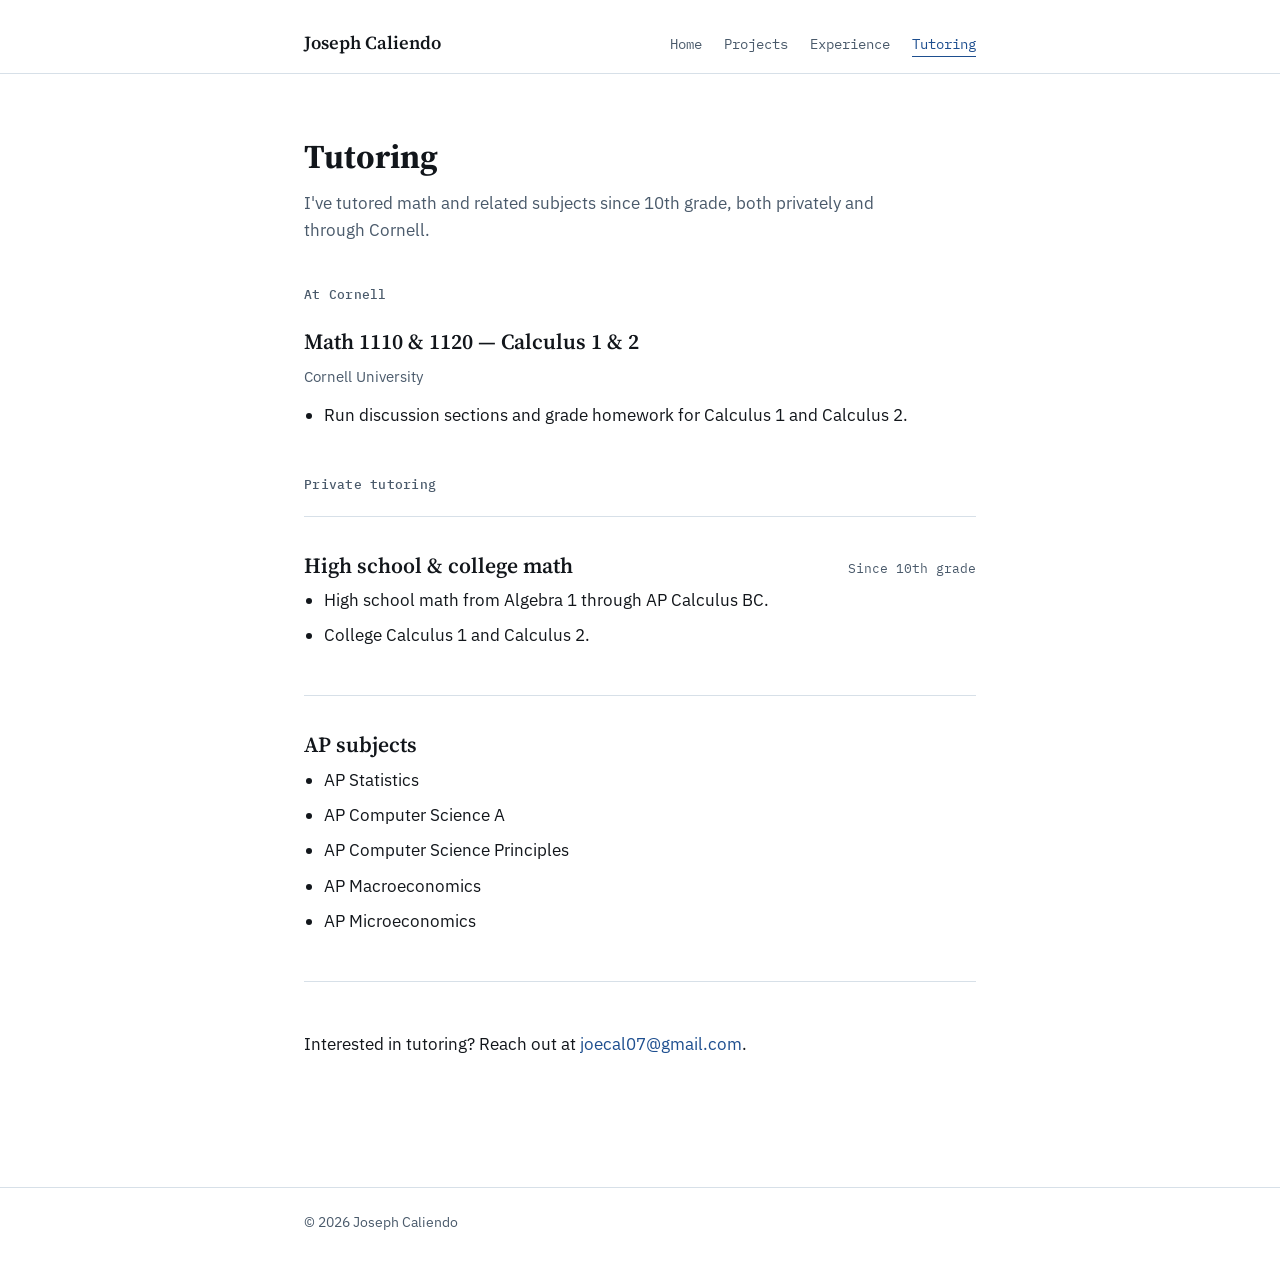
==== tutoring.html @ c6ba3622 "Add site content" ====
<!DOCTYPE html>
<html lang="en">
<head>
<meta charset="UTF-8">
<meta name="viewport" content="width=device-width, initial-scale=1.0">
<title>Tutoring — Joseph Caliendo</title>
<link rel="stylesheet" href="style.css">
</head>
<body>

<header class="site-header">
  <div class="wrap">
    <nav class="site-nav">
      <a href="index.html" class="site-name">Joseph Caliendo</a>
      <div class="nav-links">
        <a href="index.html">Home</a>
        <a href="projects.html">Projects</a>
        <a href="experience.html">Experience</a>
        <a href="tutoring.html" class="active">Tutoring</a>
      </div>
    </nav>
  </div>
</header>

<main>
  <div class="wrap">
    <h2 class="page-title">Tutoring</h2>
    <p class="lede">I've tutored math and related subjects since 10th grade, both privately and through Cornell.</p>

    <h4 class="group-label">At Cornell</h4>
    <section class="block">
      <div class="entry-head">
        <h3 class="entry-title">Math 1110 &amp; 1120 — Calculus 1 &amp; 2</h3>
      </div>
      <p class="entry-org">Cornell University</p>
      <ul class="entry-list">
        <li>Run discussion sections and grade homework for Calculus 1 and Calculus 2.</li>
      </ul>
    </section>

    <h4 class="group-label">Private tutoring</h4>
    <section class="block">
      <div class="entry-head">
        <h3 class="entry-title">High school &amp; college math</h3>
        <span class="entry-meta">Since 10th grade</span>
      </div>
      <ul class="entry-list">
        <li>High school math from Algebra 1 through AP Calculus BC.</li>
        <li>College Calculus 1 and Calculus 2.</li>
      </ul>
    </section>

    <section class="block">
      <div class="entry-head">
        <h3 class="entry-title">AP subjects</h3>
      </div>
      <ul class="entry-list">
        <li>AP Statistics</li>
        <li>AP Computer Science A</li>
        <li>AP Computer Science Principles</li>
        <li>AP Macroeconomics</li>
        <li>AP Microeconomics</li>
      </ul>
    </section>

    <section class="block">
      <p>Interested in tutoring? Reach out at <a href="mailto:joecal07@gmail.com">joecal07@gmail.com</a>.</p>
    </section>
  </div>
</main>

<footer class="site-footer">
  <div class="wrap">
    &copy; 2026 Joseph Caliendo
  </div>
</footer>

</body>
</html>
---- style.css ----
@import url('https://fonts.googleapis.com/css2?family=Source+Serif+4:opsz,wght@8..60,400;8..60,600;8..60,700&family=IBM+Plex+Sans:wght@400;500;600&family=IBM+Plex+Mono:wght@400;500&display=swap');

:root {
  --paper: #FFFFFF;
  --ink: #12161B;
  --ink-soft: #4A5A6B;
  --rule: #D7E0E8;
  --red: #1D4E8F;
  --gold: #12161B;
  --max-w: 720px;
}

* { box-sizing: border-box; }

html { scroll-behavior: smooth; }

body {
  margin: 0;
  background: var(--paper);
  color: var(--ink);
  font-family: 'IBM Plex Sans', sans-serif;
  font-size: 17px;
  line-height: 1.6;
  -webkit-font-smoothing: antialiased;
}

a {
  color: var(--red);
  text-decoration: none;
  border-bottom: 1px solid transparent;
}
a:hover, a:focus-visible {
  border-bottom-color: currentColor;
}
a:focus-visible, button:focus-visible {
  outline: 2px solid var(--red);
  outline-offset: 2px;
}

.wrap {
  max-width: var(--max-w);
  margin: 0 auto;
  padding: 0 24px;
}

header.site-header {
  border-bottom: 1px solid var(--rule);
  padding: 28px 0 16px;
}

nav.site-nav {
  display: flex;
  justify-content: space-between;
  align-items: baseline;
  flex-wrap: wrap;
  gap: 10px 24px;
}

.site-name {
  font-family: 'Source Serif 4', serif;
  font-weight: 600;
  font-size: 1.15rem;
  color: var(--ink);
  border: none;
}

.nav-links {
  display: flex;
  gap: 22px;
  font-family: 'IBM Plex Mono', monospace;
  font-size: 0.85rem;
}

.nav-links a {
  color: var(--ink-soft);
}
.nav-links a.active {
  color: var(--red);
  border-bottom: 1px solid var(--red);
}

main {
  padding: 56px 0 80px;
}

h1 {
  font-family: 'Source Serif 4', serif;
  font-weight: 700;
  font-size: 2.6rem;
  line-height: 1.15;
  margin: 0 0 8px;
}

h2.page-title {
  font-family: 'Source Serif 4', serif;
  font-weight: 700;
  font-size: 2.1rem;
  margin: 0 0 6px;
}

.subtitle {
  color: var(--ink-soft);
  font-size: 1.1rem;
  margin: 0 0 36px;
}

.lede {
  color: var(--ink-soft);
  margin: 0 0 40px;
  max-width: 60ch;
}

/* the "model summary" block on the homepage */
.model-summary {
  font-family: 'IBM Plex Mono', monospace;
  font-size: 0.88rem;
  background: #F3F7FB;
  border: 1px solid var(--rule);
  border-left: 3px solid var(--red);
  padding: 20px 24px;
  margin: 0 0 44px;
  overflow-x: auto;
}
.model-summary .call {
  color: var(--ink-soft);
  margin-bottom: 14px;
}
.model-summary dl {
  display: grid;
  grid-template-columns: max-content 1fr;
  gap: 6px 24px;
  margin: 0;
}
.model-summary dt {
  color: var(--ink-soft);
}
.model-summary dd {
  margin: 0;
  color: var(--ink);
}

.links-row {
  display: flex;
  flex-wrap: wrap;
  gap: 10px 28px;
  font-family: 'IBM Plex Mono', monospace;
  font-size: 0.9rem;
  margin-bottom: 8px;
}

section.block {
  padding: 32px 0;
  border-top: 1px solid var(--rule);
}
section.block:first-of-type {
  border-top: none;
  padding-top: 0;
}

.entry-head {
  display: flex;
  justify-content: space-between;
  align-items: baseline;
  gap: 16px;
  flex-wrap: wrap;
  margin-bottom: 4px;
}

h3.entry-title {
  font-family: 'Source Serif 4', serif;
  font-weight: 600;
  font-size: 1.35rem;
  margin: 0;
}

.entry-meta {
  font-family: 'IBM Plex Mono', monospace;
  font-size: 0.8rem;
  color: var(--ink-soft);
  white-space: nowrap;
}

.entry-org {
  color: var(--ink-soft);
  font-size: 0.95rem;
  margin: 0 0 14px;
}

ul.entry-list {
  margin: 0 0 14px;
  padding-left: 1.2em;
}
ul.entry-list li {
  margin-bottom: 8px;
}
ul.entry-list li:last-child {
  margin-bottom: 0;
}

.stack {
  font-family: 'IBM Plex Mono', monospace;
  font-size: 0.78rem;
  color: var(--gold);
}

h4.group-label {
  font-family: 'IBM Plex Mono', monospace;
  font-size: 0.8rem;
  font-weight: 500;
  color: var(--ink-soft);
  text-transform: none;
  letter-spacing: 0.02em;
  margin: 0 0 20px;
}

footer.site-footer {
  border-top: 1px solid var(--rule);
  padding: 24px 0 48px;
  color: var(--ink-soft);
  font-size: 0.85rem;
}

@media (max-width: 480px) {
  h1 { font-size: 2.1rem; }
  h2.page-title { font-size: 1.7rem; }
  .model-summary dl { grid-template-columns: 1fr; gap: 2px 0; }
  .model-summary dd { margin-bottom: 8px; }
}

@media (prefers-reduced-motion: reduce) {
  html { scroll-behavior: auto; }
}
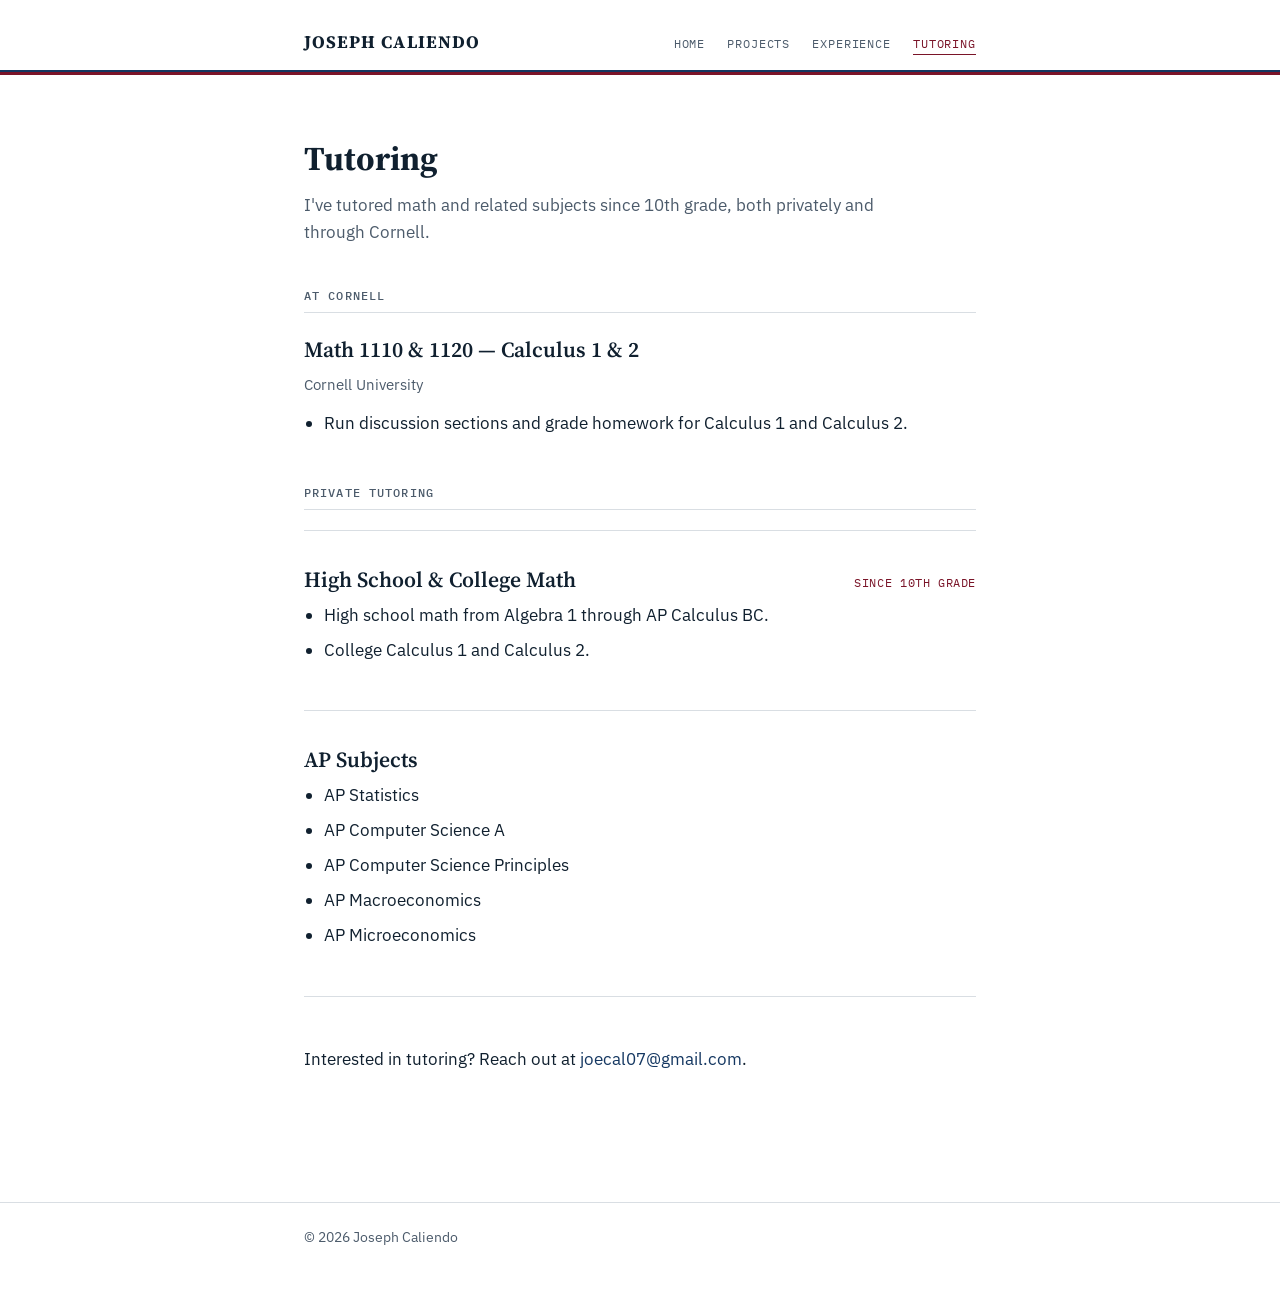
==== commit ee424e39: "Fix title case in tutoring headings" ====
--- a/tutoring.html
+++ b/tutoring.html
@@ -38,10 +38,10 @@
       </ul>
     </section>
 
-    <h4 class="group-label">Private tutoring</h4>
+    <h4 class="group-label">Private Tutoring</h4>
     <section class="block">
       <div class="entry-head">
-        <h3 class="entry-title">High school &amp; college math</h3>
+        <h3 class="entry-title">High School &amp; College Math</h3>
         <span class="entry-meta">Since 10th grade</span>
       </div>
       <ul class="entry-list">
@@ -52,7 +52,7 @@
 
     <section class="block">
       <div class="entry-head">
-        <h3 class="entry-title">AP subjects</h3>
+        <h3 class="entry-title">AP Subjects</h3>
       </div>
       <ul class="entry-list">
         <li>AP Statistics</li>
--- a/style.css
+++ b/style.css
@@ -2,11 +2,11 @@
 
 :root {
   --paper: #FFFFFF;
-  --ink: #12161B;
-  --ink-soft: #4A5A6B;
-  --rule: #D7E0E8;
-  --red: #1D4E8F;
-  --gold: #12161B;
+  --ink: #10202F;
+  --ink-soft: #4C5B6B;
+  --rule: #D9DEE3;
+  --blue: #143761;
+  --red: #7A1428;
   --max-w: 720px;
 }
 
@@ -25,7 +25,7 @@
 }
 
 a {
-  color: var(--red);
+  color: var(--blue);
   text-decoration: none;
   border-bottom: 1px solid transparent;
 }
@@ -33,7 +33,7 @@
   border-bottom-color: currentColor;
 }
 a:focus-visible, button:focus-visible {
-  outline: 2px solid var(--red);
+  outline: 2px solid var(--blue);
   outline-offset: 2px;
 }
 
@@ -44,8 +44,10 @@
 }
 
 header.site-header {
-  border-bottom: 1px solid var(--rule);
-  padding: 28px 0 16px;
+  border-bottom: 2px solid var(--blue);
+  box-shadow: 0 3px 0 0 var(--red);
+  padding: 28px 0 14px;
+  margin-bottom: 4px;
 }
 
 nav.site-nav {
@@ -58,17 +60,21 @@
 
 .site-name {
   font-family: 'Source Serif 4', serif;
-  font-weight: 600;
-  font-size: 1.15rem;
+  font-weight: 700;
+  font-size: 1.1rem;
   color: var(--ink);
   border: none;
+  text-transform: uppercase;
+  letter-spacing: 0.06em;
 }
 
 .nav-links {
   display: flex;
   gap: 22px;
   font-family: 'IBM Plex Mono', monospace;
-  font-size: 0.85rem;
+  font-size: 0.78rem;
+  text-transform: uppercase;
+  letter-spacing: 0.07em;
 }
 
 .nav-links a {
@@ -114,9 +120,9 @@
 .model-summary {
   font-family: 'IBM Plex Mono', monospace;
   font-size: 0.88rem;
-  background: #F3F7FB;
+  background: #F3F6FA;
   border: 1px solid var(--rule);
-  border-left: 3px solid var(--red);
+  border-left: 3px solid var(--blue);
   padding: 20px 24px;
   margin: 0 0 44px;
   overflow-x: auto;
@@ -144,7 +150,9 @@
   flex-wrap: wrap;
   gap: 10px 28px;
   font-family: 'IBM Plex Mono', monospace;
-  font-size: 0.9rem;
+  font-size: 0.82rem;
+  text-transform: uppercase;
+  letter-spacing: 0.05em;
   margin-bottom: 8px;
 }
 
@@ -175,8 +183,10 @@
 
 .entry-meta {
   font-family: 'IBM Plex Mono', monospace;
-  font-size: 0.8rem;
-  color: var(--ink-soft);
+  font-size: 0.76rem;
+  color: var(--red);
+  text-transform: uppercase;
+  letter-spacing: 0.05em;
   white-space: nowrap;
 }
 
@@ -199,18 +209,22 @@
 
 .stack {
   font-family: 'IBM Plex Mono', monospace;
+  font-size: 0.76rem;
+  color: var(--blue);
+  text-transform: uppercase;
+  letter-spacing: 0.04em;
+}
+
+h4.group-label {
+  font-family: 'IBM Plex Mono', monospace;
   font-size: 0.78rem;
-  color: var(--gold);
-}
-
-h4.group-label {
-  font-family: 'IBM Plex Mono', monospace;
-  font-size: 0.8rem;
   font-weight: 500;
   color: var(--ink-soft);
-  text-transform: none;
-  letter-spacing: 0.02em;
+  text-transform: uppercase;
+  letter-spacing: 0.09em;
   margin: 0 0 20px;
+  padding-bottom: 6px;
+  border-bottom: 1px solid var(--rule);
 }
 
 footer.site-footer {
